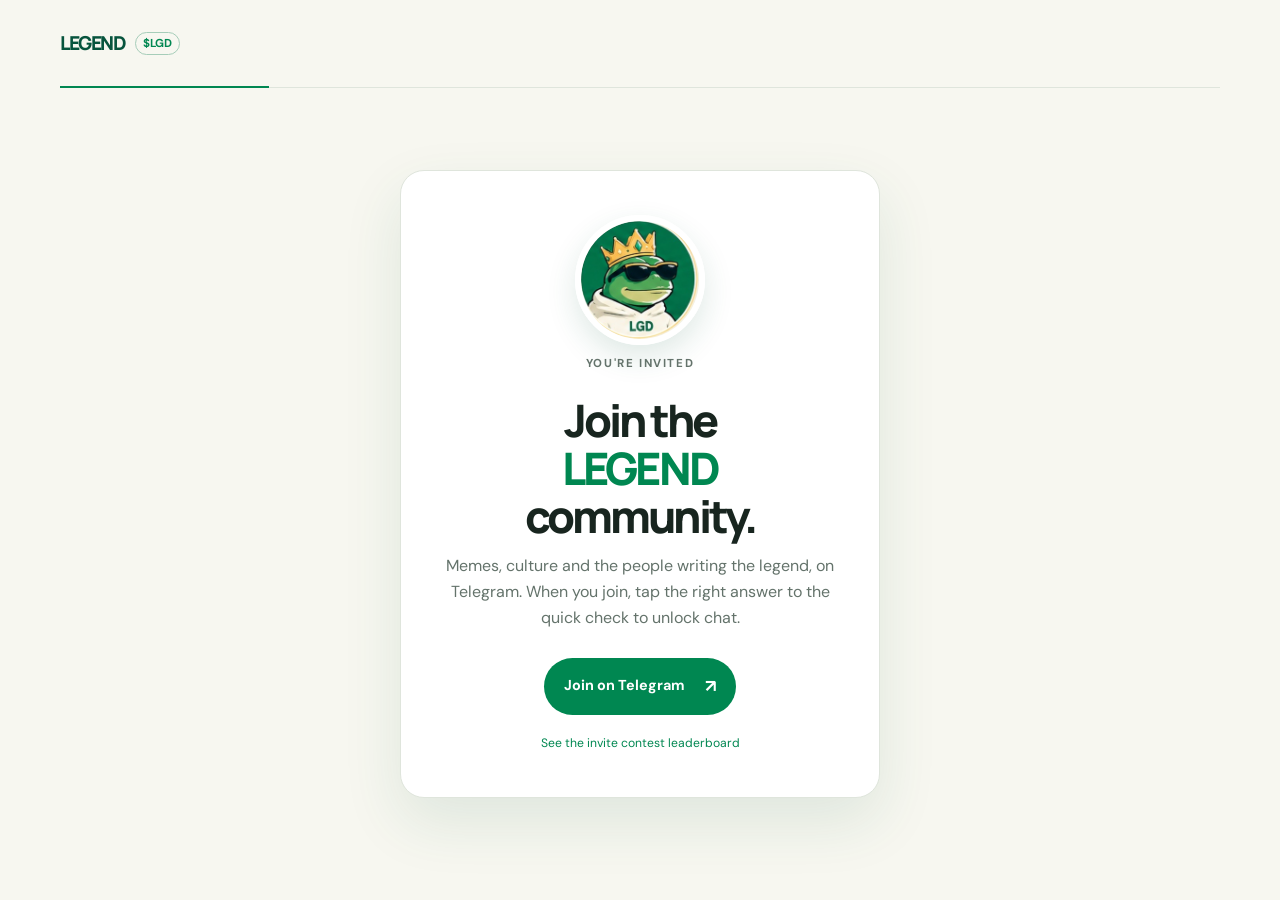
==== ref.html @ 4f4e520f "Add files via upload" ====
<!doctype html>
<html lang="en"><head><meta charset="utf-8"><meta name="viewport" content="width=device-width,initial-scale=1"><meta name="theme-color" content="#f7f7f0"><meta property="og:title" content="You're invited to LEGEND ($LGD)"><meta property="og:description" content="Join the LEGEND community on Telegram."><meta property="og:image" content="/assets/brand/legend-header-refined.jpg"><title>Join LEGEND ($LGD)</title><link rel="icon" href="/assets/brand/legend-pfp-refined.jpg"><link rel="stylesheet" href="/styles.css"><link rel="stylesheet" href="/contest.css"></head>
<body>
<header class="nav wrap"><a class="wordmark" href="/" aria-label="Legend home">LEGEND<span>$LGD</span></a></header>
<main class="lgd-invite wrap">
  <div class="lgd-invite-card">
    <img src="/assets/brand/legend-pfp-refined.jpg" alt="LEGEND crowned mascot">
    <p class="eyebrow" id="lgd-inviter">YOU'RE INVITED</p>
    <h1>Join the<br><em>LEGEND</em> community.</h1>
    <p>Memes, culture and the people writing the legend, on Telegram. When you join, tap the right answer to the quick check to unlock chat.</p>
    <a id="lgd-join" class="button primary" href="https://t.me/the_legend_mm" rel="noopener noreferrer">Join on Telegram <span>↗</span></a>
    <p class="small-note"><a class="text-link" href="/#contest">See the invite contest leaderboard</a></p>
  </div>
</main>
<script>
(async function () {
  // Accepts /ref?alice, /ref?u=alice and /ref/alice.
  const params = new URLSearchParams(location.search);
  const bare = location.search.slice(1).split("&")[0];
  const fromPath = location.pathname.replace(/^\/ref\/?/, "").replace(/\.html$/, "");
  const slug = decodeURIComponent(params.get("u") || params.get("ref") || (bare.includes("=") ? "" : bare) || fromPath || "");
  if (!slug) return;
  try {
    const res = await fetch("/api/ref/resolve?slug=" + encodeURIComponent(slug));
    const data = await res.json();
    if (data.invite_link) document.getElementById("lgd-join").href = data.invite_link;
    if (data.found) document.getElementById("lgd-inviter").textContent = (data.name + " invited you").toUpperCase();
  } catch (error) {
    console.error("Invite lookup failed:", error);
  }
})();
</script>
</body></html>
---- styles.css ----
@import url('https://fonts.googleapis.com/css2?family=DM+Sans:wght@400;500;600;700&family=Manrope:wght@400;500;600;700;800&display=swap');
:root{--paper:#f7f7f0;--white:#fff;--green:#008751;--deep:#07543d;--sky:#dff3fb;--gold:#d6a84f;--ink:#18251f;--muted:#64736b;--line:#dfe5dc;--radius:24px}*{box-sizing:border-box}html{scroll-behavior:smooth;scroll-padding-top:24px}body{margin:0;background:var(--paper);color:var(--ink);font-family:'DM Sans',sans-serif;line-height:1.65}a{color:inherit;text-decoration:none}.wrap{width:min(1160px,calc(100% - 44px));margin-inline:auto}.nav{height:88px;display:flex;align-items:center;justify-content:space-between;border-bottom:1px solid var(--line)}.wordmark{font-family:Manrope,sans-serif;font-size:1.2rem;letter-spacing:-.06em;font-weight:800;color:var(--deep);display:flex;gap:9px;align-items:center}.wordmark span{font:700 .72rem 'DM Sans',sans-serif;letter-spacing:0;color:var(--green);border:1px solid #a6cdb9;border-radius:99px;padding:3px 7px}nav{display:flex;align-items:center;gap:25px;font-size:.85rem;font-weight:600}nav a:not(.nav-cta){color:#4d5b53}nav a:hover{color:var(--green)}.nav-cta{background:var(--green);color:#fff;padding:11px 17px;border-radius:99px}.menu{display:none}.hero{min-height:620px;display:grid;grid-template-columns:1.08fr .92fr;align-items:center;gap:45px;padding-top:54px;padding-bottom:70px}.eyebrow{font-size:.72rem;font-weight:700;letter-spacing:.14em;color:var(--green);margin:0 0 23px}.dot{display:inline-block;width:8px;height:8px;background:var(--green);border-radius:50%;margin-right:8px}h1,h2,h3,p{margin-top:0}h1,h2{font-family:Manrope,sans-serif;letter-spacing:-.065em;line-height:1.08;font-weight:800}h1{font-size:clamp(3.1rem,6vw,5.4rem);margin-bottom:24px}h1 em,h2 em,.manifesto-line em{font-style:normal;color:var(--green)}.lead{max-width:510px;color:#56645c;font-size:1.12rem;line-height:1.8}.actions{display:flex;gap:12px;flex-wrap:wrap;margin:30px 0 18px}.button{display:inline-flex;align-items:center;gap:20px;padding:14px 20px;border-radius:99px;font-size:.9rem;font-weight:700;transition:transform .2s}.button:hover{transform:translateY(-2px)}.primary{background:var(--green);color:#fff}.primary span{font-size:1.1rem}.secondary{border:1px solid #cbd7ce;background:#fff}.small-note{font-size:.76rem;color:#7a867e}.hero-art{position:relative;min-height:460px;display:grid;place-items:center;border-radius:34px;background:linear-gradient(145deg,#e4f5fa 0%,#f1f4e8 58%,#e2f1e6 100%);overflow:hidden}.hero-art img{position:relative;z-index:1;width:min(78%,360px);aspect-ratio:1;object-fit:cover;border-radius:50%;border:7px solid #fff;box-shadow:0 24px 60px #1b61451c}.sun{position:absolute;width:300px;height:300px;border-radius:50%;background:#f0dca4;top:55px;right:24px;opacity:.8}.art-tag{position:absolute;top:28px;left:28px;font-size:.65rem;line-height:1.5;letter-spacing:.12em;font-weight:700;color:var(--deep)}.ticker-pill{position:absolute;bottom:24px;left:50%;transform:translateX(-50%);background:white;padding:10px 18px;border-radius:99px;box-shadow:0 8px 25px #164f3212;font-size:.75rem;letter-spacing:.08em;white-space:nowrap}.ticker-pill b{color:var(--green);margin-left:8px}.ticker-strip{background:var(--deep);color:white}.strip-inner{display:flex;justify-content:space-between;gap:20px;align-items:center;padding:16px 0;font-size:.68rem;font-weight:700;letter-spacing:.13em}.strip-inner b{color:#9bd7b7}.section{padding-top:108px;padding-bottom:108px}.mission{background:#fff;border-bottom:1px solid var(--line)}.mission-grid{display:grid;grid-template-columns:.95fr 1.05fr;gap:90px}.mission h2,.story h2,.section-head h2,.community h2,.token h2,.faq h2{font-size:clamp(2.7rem,4.6vw,4.2rem);margin-bottom:0}.mission-copy>p{color:#59675f}.mission-copy .mission-lead{font-size:1.35rem;line-height:1.55;color:var(--deep);font-weight:600}.mission-signature{border-top:1px solid var(--line);margin-top:32px;padding-top:22px;letter-spacing:.13em;font-size:.75rem;color:var(--muted)}.mission-signature strong{color:var(--green)}.story{display:grid;grid-template-columns:.8fr 1.2fr;gap:80px}.section-intro{color:var(--muted);max-width:310px;margin-top:25px}.story-text>p{color:#59675f;max-width:680px}.values{display:grid;grid-template-columns:repeat(3,1fr);gap:22px;margin-top:38px}.values article{border-top:1px solid #cbd8cd;padding-top:15px}.values article span,.principle-grid article span{font-size:.72rem;color:var(--green);font-weight:800}.values h3,.principle-grid h3{font-size:.95rem;margin:13px 0 8px}.values p,.principle-grid p{font-size:.83rem;color:var(--muted);margin:0}.principles{background:#eef4e9}.section-head{display:flex;align-items:end;justify-content:space-between;gap:35px;margin-bottom:35px}.section-head .eyebrow{margin-bottom:18px}.section-head>p{max-width:320px;color:var(--muted);font-size:.9rem}.principle-grid{display:grid;grid-template-columns:repeat(4,1fr);gap:18px}.principle-grid article{background:#fff;border:1px solid #e1e8de;border-radius:18px;padding:25px;min-height:190px}.memes-section{background:#fff;padding:100px 0}.meme-grid{display:grid;grid-template-columns:repeat(4,1fr);gap:16px}.meme-card{border:1px solid #e4e8df;background:var(--paper);border-radius:14px;overflow:hidden;transition:transform .2s,box-shadow .2s}.meme-card:hover{transform:translateY(-4px);box-shadow:0 14px 30px #153e2710}.meme-card img{display:block;width:100%;aspect-ratio:.84;object-fit:cover}.meme-caption{padding:10px 13px;display:flex;justify-content:space-between;align-items:center;font-size:.72rem;font-weight:700}.meme-caption span{color:var(--green)}.manifesto{background:var(--deep);color:white;text-align:center}.manifesto .eyebrow{color:#a9dfbf}.manifesto-line{font:800 clamp(2.3rem,5vw,4.5rem)/1.14 Manrope,sans-serif;letter-spacing:-.06em;margin:0 auto 24px}.manifesto-line em{color:#a9dfbf}.manifesto-inner>p:not(.eyebrow):not(.manifesto-line){color:#d5e6dc}.manifesto .secondary{margin-top:14px}.community-card{display:grid;grid-template-columns:1fr 260px;align-items:center;gap:40px;padding:55px 65px;background:var(--sky);border-radius:var(--radius);position:relative;overflow:hidden}.community-card p:not(.eyebrow){max-width:440px;color:#536d70;margin:20px 0 26px}.community-note{margin-bottom:0!important;margin-top:16px!important}.community-stamp{width:200px;height:200px;border:2px solid var(--green);border-radius:50%;display:grid;place-content:center;text-align:center;color:var(--green);font-family:Manrope,sans-serif;font-size:3.5rem;font-weight:800;line-height:1;transform:rotate(9deg);background:#ffffff8c}.community-stamp span{font:700 .48rem 'DM Sans',sans-serif;letter-spacing:.08em;margin-top:12px}.token{display:grid;grid-template-columns:1fr 1fr;gap:75px}.token-intro{max-width:440px;color:var(--muted);margin-top:22px}.token-badge{font-size:.67rem;letter-spacing:.07em;font-weight:800;color:var(--deep);border-left:3px solid var(--gold);padding:10px 14px;background:#f0eddf;max-width:380px}.token-panel{background:#fff;border:1px solid var(--line);border-radius:18px;padding:24px}.token-panel>div{display:flex;justify-content:space-between;gap:15px;padding:15px 0;border-bottom:1px solid #edf0e9;font-size:.84rem}.token-panel>div span{color:var(--muted)}.token-panel>div strong{text-align:right}.disclaimer{font-size:.72rem;color:#778279;margin:22px 0 0}.faq{background:#fff}.faq-grid{display:grid;grid-template-columns:.8fr 1.2fr;gap:80px}.faq-list details{border-bottom:1px solid var(--line);padding:20px 0}.faq-list summary{cursor:pointer;font-weight:700;list-style:none;display:flex;justify-content:space-between;gap:20px}.faq-list summary:after{content:'+';color:var(--green);font-size:1.3rem;line-height:1}.faq-list details[open] summary:after{content:'−'}.faq-list details p{color:var(--muted);margin:14px 0 0;max-width:620px}.footer{border-top:1px solid var(--line)}.footer-inner{min-height:100px;display:flex;align-items:center;justify-content:space-between;gap:20px}.footer p,.footer-inner>a:last-child{font-size:.8rem;color:var(--muted);margin:0}.footer-inner>a:last-child{font-weight:700}.footer-inner>a:last-child:hover{color:var(--green)}.footer-bottom{display:flex;justify-content:space-between;padding:0 0 24px;font-size:.65rem;letter-spacing:.08em;color:#879187}
@media(max-width:850px){nav{gap:14px}.hero{grid-template-columns:1fr;gap:30px;padding-top:65px}.hero-art{min-height:390px}.story,.token,.mission-grid,.faq-grid{grid-template-columns:1fr;gap:35px}.meme-grid{grid-template-columns:repeat(3,1fr)}.principle-grid{grid-template-columns:repeat(2,1fr)}.community-card{padding:40px;grid-template-columns:1fr 170px}.community-stamp{width:155px;height:155px;font-size:2.7rem}.section{padding-top:80px;padding-bottom:80px}}
@media(max-width:600px){.wrap{width:min(100% - 30px,1160px)}.nav{height:72px}.menu{display:block;border:1px solid var(--line);background:white;border-radius:99px;padding:8px 13px;font:600 .8rem 'DM Sans';color:var(--ink)}nav{display:none;position:absolute;z-index:5;top:70px;left:15px;right:15px;padding:18px;background:white;border:1px solid var(--line);border-radius:16px;box-shadow:0 12px 25px #0000000b;align-items:stretch;gap:16px}nav.open{display:flex;flex-direction:column}.hero{padding-top:48px;padding-bottom:50px;min-height:auto}h1{font-size:clamp(2.8rem,13vw,4rem)}.hero-art{min-height:320px}.hero-art img{width:75%}.sun{width:230px;height:230px}.strip-inner{justify-content:center;flex-wrap:wrap;font-size:.57rem;gap:10px}.section-head{display:block}.section-head>p{margin-top:20px}.meme-grid{grid-template-columns:repeat(2,1fr);gap:10px}.meme-caption{font-size:.65rem;padding:9px}.community-card{grid-template-columns:1fr;padding:30px;gap:25px}.community-stamp{width:115px;height:115px;font-size:2.1rem;justify-self:end}.community-stamp span{font-size:.38rem}.values{grid-template-columns:1fr;gap:18px}.principle-grid{grid-template-columns:1fr}.footer-inner{padding:22px 0;flex-wrap:wrap}.footer p{order:3;width:100%}.footer-bottom{gap:12px;flex-wrap:wrap}.token-panel{padding:17px}.token-panel>div{font-size:.75rem}.section{padding-top:65px;padding-bottom:65px}.mission h2,.story h2,.section-head h2,.community h2,.token h2,.faq h2{font-size:2.7rem}}

/* Refined interaction layer: generous rhythm, layered transitions, and a more expressive mascot */
:root{--section-space:clamp(78px,9vw,132px)}
.section{padding-top:var(--section-space);padding-bottom:var(--section-space);position:relative;scroll-margin-top:20px}
section[id]{scroll-margin-top:28px}
.nav{position:relative;z-index:20}
.nav:after{content:"";position:absolute;bottom:-1px;left:0;width:18%;height:2px;background:var(--green);transition:width .35s ease}
.nav:hover:after{width:100%}
.hero{padding-top:clamp(64px,8vw,104px);padding-bottom:clamp(70px,8vw,110px);gap:clamp(40px,6vw,84px)}
.hero-copy{position:relative;z-index:2}
.hero h1{max-width:680px}
.hero-art{isolation:isolate;min-height:clamp(430px,43vw,550px);border:1px solid #dce9dc;background:radial-gradient(circle at 50% 42%,#fff 0 17%,transparent 17.3%),linear-gradient(135deg,#e5f5f9 0%,#f7f7ed 48%,#dceddf 100%);box-shadow:0 25px 70px #164a2810;transition:transform .5s cubic-bezier(.2,.8,.2,1),box-shadow .5s}
.hero-art:hover{transform:translateY(-5px);box-shadow:0 32px 80px #164a2819}
.hero-art:before{content:"";position:absolute;inset:18px;border:1px solid #ffffffa8;border-radius:25px;pointer-events:none;z-index:0}
.hero-art .sun{width:clamp(240px,25vw,330px);height:clamp(240px,25vw,330px);top:50%;right:auto;left:50%;transform:translate(-50%,-53%);background:#f1dba0;opacity:.65}
.hero-mascot{width:min(73%,360px)!important;position:relative;z-index:3!important;border:8px solid white!important;box-shadow:0 25px 65px #184c2a24!important;transition:transform .55s cubic-bezier(.2,.8,.2,1);animation:mascot-float 6s ease-in-out infinite}
.hero-art:hover .hero-mascot{transform:translateY(-7px) rotate(-2deg)}
.orbit{position:absolute;left:50%;top:49%;border:1px solid #00875126;border-radius:50%;transform:translate(-50%,-50%) rotate(-18deg);pointer-events:none}
.orbit-one{width:88%;height:68%;z-index:1}.orbit-two{width:98%;height:80%;transform:translate(-50%,-50%) rotate(28deg);border-style:dashed;z-index:1}
.hero-index{position:absolute;right:28px;top:27px;z-index:4;color:#617c6c;font-size:.64rem;letter-spacing:.15em;font-weight:800}
.mascot-caption{position:absolute;left:27px;bottom:28px;z-index:5;display:flex;align-items:center;gap:10px;background:#ffffffdf;backdrop-filter:blur(12px);padding:11px 15px;border:1px solid #fff;border-radius:15px;box-shadow:0 8px 25px #184c2a10}
.caption-dot{width:9px;height:9px;border-radius:50%;background:var(--green);box-shadow:0 0 0 5px #00875116}
.mascot-caption strong,.mascot-caption small{display:block}.mascot-caption strong{font-size:.66rem;letter-spacing:.09em}.mascot-caption small{font-size:.68rem;color:var(--muted);margin-top:2px}
.float-sticker{position:absolute;z-index:4;background:var(--green);color:white;font-size:.58rem;letter-spacing:.1em;font-weight:800;padding:9px 12px;border-radius:7px;box-shadow:0 7px 18px #07543d1c}
.sticker-top{top:25%;right:7%;transform:rotate(7deg)}.sticker-bottom{bottom:22%;right:7%;background:#fff;color:var(--deep);border:1px solid #d5e6d7;transform:rotate(-7deg)}
.ticker-pill{z-index:5;bottom:27px;left:auto;right:27px;transform:none;border:1px solid #e6eee6;box-shadow:0 10px 28px #164f3215}
.strip-inner{min-height:62px;overflow:hidden;white-space:nowrap}
.strip-inner span{transition:color .2s}.strip-inner span:hover{color:#a9dfbf}
.mission{background:linear-gradient(180deg,#fff 0%,#fbfcf8 100%)}
.mission-grid{gap:clamp(45px,8vw,120px)}
.mission h2,.story h2,.section-head h2,.community h2,.token h2,.faq h2{max-width:750px}
.mission-copy{padding-top:8px}
.mission-signature{display:inline-block;min-width:min(100%,350px)}
.story{gap:clamp(40px,8vw,115px)}
.story>div:first-child{position:relative}.story>div:first-child:after{content:"";display:block;width:62px;height:4px;background:var(--gold);margin-top:28px;border-radius:4px}
.values article{transition:transform .25s ease,border-color .25s ease}.values article:hover{transform:translateY(-4px);border-color:var(--green)}
.principles{background:linear-gradient(135deg,#edf4e9,#f5f6ec 60%,#e6f3f6)}
.principle-grid article{position:relative;overflow:hidden;transition:transform .25s ease,box-shadow .25s ease,border-color .25s ease}.principle-grid article:after{content:"";position:absolute;left:0;bottom:0;width:0;height:3px;background:var(--green);transition:width .3s ease}.principle-grid article:hover{transform:translateY(-5px);box-shadow:0 15px 32px #214a2810;border-color:#b8d4bd}.principle-grid article:hover:after{width:100%}
.memes-section{background:#fff;position:relative}.meme-card{cursor:pointer;text-align:left;display:block;width:100%;padding:0;color:inherit;font:inherit}.meme-card img{transition:transform .45s cubic-bezier(.2,.8,.2,1);background:#f0f2eb}.meme-card:hover img{transform:scale(1.035)}.meme-caption{position:relative;background:#f7f7f0}.meme-caption span{transition:letter-spacing .2s}.meme-card:hover .meme-caption span{letter-spacing:.04em}
.manifesto{overflow:hidden;background:radial-gradient(ellipse at 50% 0%,#167755 0%,var(--deep) 58%)}.manifesto:before,.manifesto:after{content:"";position:absolute;width:380px;height:380px;border:1px solid #ffffff12;border-radius:50%;pointer-events:none}.manifesto:before{left:-190px;top:-140px}.manifesto:after{right:-190px;bottom:-200px}.manifesto-inner{position:relative;z-index:1}.manifesto-line{max-width:1000px}
.community-card{padding:clamp(32px,5.5vw,70px);background:linear-gradient(125deg,#e1f4f8 0%,#edf5e7 100%);border:1px solid #d8e8df;box-shadow:0 20px 55px #174c2b0b}.community-card:after{content:"";position:absolute;width:300px;height:300px;border:1px solid #00875120;border-radius:50%;right:65px;top:-150px;pointer-events:none}.community-stamp{position:relative;z-index:1;box-shadow:0 10px 30px #07543d0c;transition:transform .35s ease}.community-card:hover .community-stamp{transform:rotate(0deg) scale(1.04)}
.token{gap:clamp(35px,7vw,100px)}.chain-callout{display:flex;align-items:center;gap:13px;max-width:420px;margin:26px 0 20px;padding:15px;background:#fff;border:1px solid var(--line);border-radius:15px;transition:border-color .2s,transform .2s}.chain-callout:hover{border-color:#a7cdb5;transform:translateY(-2px)}.chain-mark{width:38px;height:38px;border-radius:12px;background:var(--green);color:#fff;display:grid;place-items:center;font:800 1.1rem Manrope,sans-serif}.chain-callout>span:nth-child(2){flex:1}.chain-callout strong,.chain-callout small{display:block}.chain-callout strong{font-size:.85rem}.chain-callout small{font-size:.72rem;color:var(--muted);margin-top:2px}.chain-callout>a{font-size:1.1rem;color:var(--green)}.token-panel{box-shadow:0 20px 60px #214a2809;padding:clamp(20px,3vw,32px)}.token-panel>div{align-items:center}.copy-row{display:flex;align-items:center;gap:10px}.copy-button{border:1px solid #cbdccf;background:#f5faf4;color:var(--deep);border-radius:7px;padding:5px 8px;font:700 .65rem 'DM Sans',sans-serif;cursor:pointer}.copy-button:hover{background:#e5f4e8}.text-link{color:var(--green)}.text-link:hover{text-decoration:underline}
.faq{background:linear-gradient(180deg,#fff,#f8faf5)}.faq-list details{transition:padding .2s}.faq-list details[open]{padding-bottom:24px}.faq-list summary:focus-visible,.button:focus-visible,a:focus-visible,button:focus-visible{outline:3px solid #6ec4ef;outline-offset:4px}
.footer-inner{min-height:115px}.footer-bottom{border-top:1px solid #e9ede5;padding-top:18px}.lightbox{position:fixed;inset:0;z-index:100;display:none;align-items:center;justify-content:center;padding:28px;background:#f7f7f0f2;backdrop-filter:blur(14px)}.lightbox.open{display:flex;animation:fade-in .2s ease}.lightbox figure{margin:0;max-width:min(75vw,720px);max-height:86vh;text-align:center}.lightbox figure img{display:block;max-height:75vh;max-width:100%;object-fit:contain;border-radius:14px;box-shadow:0 20px 70px #1b3b251f}.lightbox figcaption{font-size:.78rem;font-weight:800;letter-spacing:.12em;margin-top:15px;color:var(--deep)}.lightbox button{position:absolute;border:1px solid #dce5db;background:white;color:var(--deep);border-radius:50%;width:45px;height:45px;font-size:1.3rem;cursor:pointer;box-shadow:0 5px 20px #183c2410}.lightbox button:hover{background:var(--green);color:#fff}.lightbox-close{top:24px;right:24px}.lightbox-prev{left:24px;top:50%;transform:translateY(-50%)}.lightbox-next{right:24px;top:50%;transform:translateY(-50%)}
.reveal{opacity:0;transform:translateY(22px);transition:opacity .65s ease,transform .65s cubic-bezier(.2,.8,.2,1)}.reveal.is-visible{opacity:1;transform:translateY(0)}
@keyframes mascot-float{0%,100%{translate:0 0}50%{translate:0 -8px}}@keyframes fade-in{from{opacity:0}to{opacity:1}}
@media(prefers-reduced-motion:reduce){html{scroll-behavior:auto}*,*:before,*:after{animation-duration:.01ms!important;animation-iteration-count:1!important;transition-duration:.01ms!important}.reveal{opacity:1;transform:none}}
@media(max-width:850px){.hero-art{min-height:450px}.hero-art .sun{width:260px;height:260px}.hero-mascot{width:min(70%,340px)!important}.ticker-pill{bottom:20px;right:20px}.mascot-caption{bottom:20px;left:20px}.sticker-top{top:22%;right:5%}.sticker-bottom{bottom:22%;right:5%}}
@media(max-width:600px){.hero-art{min-height:360px;border-radius:25px}.hero-art:before{inset:10px;border-radius:18px}.hero-art .sun{width:220px;height:220px}.hero-mascot{width:min(68%,260px)!important;border-width:6px!important}.hero-index{top:20px;right:20px;font-size:.55rem}.art-tag{left:20px;top:20px;font-size:.55rem}.mascot-caption{left:16px;bottom:16px;padding:8px 10px}.mascot-caption strong{font-size:.56rem}.mascot-caption small{font-size:.59rem}.ticker-pill{right:16px;bottom:16px;padding:8px 12px;font-size:.65rem}.float-sticker{font-size:.47rem;padding:7px 8px}.sticker-top{top:23%;right:4%}.sticker-bottom{bottom:23%;right:4%}.orbit-one{width:92%;height:66%}.orbit-two{width:100%;height:76%}.lightbox{padding:18px}.lightbox figure{max-width:88vw}.lightbox figure img{max-height:72vh}.lightbox button{width:38px;height:38px;font-size:1rem}.lightbox-prev{left:10px;top:auto;bottom:18px;transform:none}.lightbox-next{right:10px;top:auto;bottom:18px;transform:none}.lightbox-close{top:14px;right:14px}.copy-row{flex-wrap:wrap;justify-content:flex-end}.chain-callout{padding:12px}}

/* ==========================================
   LEGEND COMMUNITY + MARKET ADDITIONS
   All classes are prefixed with lgd-.
   ========================================== */

.lgd-socials {
  display: grid;
  grid-template-columns: repeat(2, minmax(0, 1fr));
  gap: 12px;
  margin-top: 24px;
  position: relative;
  z-index: 2;
}

.lgd-social-btn {
  display: flex;
  align-items: center;
  gap: 11px;
  min-width: 0;
  padding: 14px;
  border: 1px solid #d8e5da;
  border-radius: 15px;
  background: #ffffffd9;
  color: var(--deep);
  transition:
    transform 0.2s ease,
    border-color 0.2s ease,
    box-shadow 0.2s ease;
}

.lgd-social-btn:hover {
  transform: translateY(-3px);
  border-color: #a6cdb9;
  box-shadow: 0 10px 25px #164f320d;
}

.lgd-social-btn > span:nth-child(2) {
  flex: 1;
  min-width: 0;
}

.lgd-social-icon {
  display: grid;
  place-items: center;
  width: 36px;
  height: 36px;
  flex: 0 0 36px;
  border-radius: 11px;
  background: #eaf4ec;
  color: var(--green);
  font-size: 1.1rem;
  font-weight: 800;
}

.lgd-social-btn strong,
.lgd-social-btn small {
  display: block;
}

.lgd-social-btn strong {
  font-size: 0.78rem;
  line-height: 1.4;
}

.lgd-social-btn small {
  margin-top: 3px;
  color: var(--muted);
  font-size: 0.68rem;
}

.lgd-arrow {
  color: var(--green);
  font-weight: 800;
}

.lgd-ca-row {
  padding: 17px 0;
  border-bottom: 1px solid var(--line);
}

.lgd-ca-heading {
  display: flex;
  align-items: center;
  justify-content: space-between;
  flex-wrap: wrap;
  gap: 8px;
  margin-bottom: 12px;
}

.lgd-ca-heading > span:first-child {
  color: var(--muted);
  font-size: 0.78rem;
}

.lgd-network-tag {
  border: 1px solid #cce0d0;
  background: #f0f8f0;
  color: var(--deep);
  border-radius: 99px;
  padding: 4px 8px;
  font-size: 0.58rem;
  font-weight: 800;
  letter-spacing: 0.06em;
}

.lgd-ca-value {
  display: flex;
  align-items: center;
  justify-content: space-between;
  gap: 10px;
  margin-bottom: 10px;
}

.lgd-ca-value code {
  overflow-wrap: anywhere;
  color: var(--deep);
  font-size: 0.82rem;
}

.lgd-market-card {
  margin-top: 24px;
  padding: clamp(18px, 3vw, 27px);
  border: 1px solid #d7e5d8;
  border-radius: 20px;
  background:
    radial-gradient(circle at 100% 0%, #e4f5e9 0, transparent 45%),
    linear-gradient(145deg, #ffffff, #f6faf3);
  box-shadow: 0 16px 38px #214a280a;
  min-width: 0;
}

.lgd-market-top {
  display: flex;
  align-items: flex-start;
  justify-content: space-between;
  gap: 12px;
}

.lgd-market-label {
  display: block;
  margin-bottom: 6px;
  color: var(--muted);
  font-size: 0.62rem;
  font-weight: 800;
  letter-spacing: 0.12em;
}

.lgd-market-top h3 {
  margin: 0;
  color: var(--deep);
  font-family: Manrope, sans-serif;
  font-size: 1.1rem;
  letter-spacing: -0.04em;
}

.lgd-market-top h3 span {
  color: var(--green);
}

.lgd-live-indicator {
  display: inline-flex;
  align-items: center;
  gap: 6px;
  white-space: nowrap;
  color: var(--muted);
  font-size: 0.56rem;
  font-weight: 800;
  letter-spacing: 0.07em;
}

.lgd-live-indicator > span {
  width: 7px;
  height: 7px;
  border-radius: 50%;
  background: var(--green);
}

.lgd-price {
  margin: 22px 0 24px;
  color: var(--deep);
  font-family: Manrope, sans-serif;
  font-size: clamp(2rem, 5vw, 3rem);
  font-weight: 800;
  letter-spacing: -0.06em;
  line-height: 1.1;
  overflow-wrap: anywhere;
}

.lgd-market-stats {
  display: grid;
  grid-template-columns: repeat(3, minmax(0, 1fr));
  gap: 12px;
  padding: 17px 0;
  border-top: 1px solid #dfe8df;
  border-bottom: 1px solid #dfe8df;
}

.lgd-market-stats > div {
  min-width: 0;
}

.lgd-market-stats span {
  display: block;
  margin-bottom: 6px;
  color: var(--muted);
  font-size: 0.57rem;
  font-weight: 800;
  letter-spacing: 0.06em;
}

.lgd-market-stats strong {
  display: block;
  color: var(--deep);
  font-size: 0.85rem;
  overflow-wrap: anywhere;
}

.lgd-market-stats .lgd-positive {
  color: #008751;
}

.lgd-market-stats .lgd-negative {
  color: #c04444;
}

.lgd-market-status {
  margin: 14px 0 10px;
  color: var(--muted);
  font-size: 0.72rem;
  line-height: 1.6;
  overflow-wrap: anywhere;
}

.lgd-chart-link {
  display: inline-flex;
  align-items: center;
  gap: 8px;
  color: var(--green);
  font-size: 0.78rem;
  font-weight: 800;
}

.lgd-chart-link:hover {
  text-decoration: underline;
}

@media (max-width: 600px) {
  .lgd-socials {
    grid-template-columns: 1fr;
  }

  .lgd-market-stats {
    gap: 8px;
  }

  .lgd-market-stats span {
    font-size: 0.52rem;
  }

  .lgd-market-stats strong {
    font-size: 0.75rem;
  }

  .lgd-live-indicator {
    font-size: 0.5rem;
  }

  .lgd-ca-value {
    align-items: flex-start;
    flex-wrap: wrap;
  }
}



/* =========================================
   LEGEND MARKET CARD — LAYOUT FIX
   ========================================= */

.lgd-market-card {
  display: block !important;
  width: 100%;
  min-width: 0;
  padding: 24px !important;
  overflow: hidden;
  box-sizing: border-box;
}

.lgd-market-top {
  display: flex !important;
  align-items: flex-start;
  justify-content: space-between;
  flex-wrap: wrap;
  gap: 12px;
  width: 100%;
  margin-bottom: 22px;
}

.lgd-market-top > div {
  min-width: 0;
}

.lgd-market-top h3 {
  margin: 8px 0 0;
  font-size: 1.35rem;
  line-height: 1.3;
}

.lgd-market-label {
  display: block;
  font-size: 0.68rem;
  line-height: 1.5;
  letter-spacing: 0.1em;
}

.lgd-live-indicator {
  display: inline-flex;
  align-items: center;
  gap: 7px;
  flex-shrink: 0;
  font-size: 0.65rem;
  white-space: nowrap;
}

.lgd-price {
  display: block;
  width: 100%;
  margin: 0 0 24px;
  font-size: clamp(2rem, 4vw, 2.8rem);
  line-height: 1.15;
  font-weight: 800;
  overflow-wrap: anywhere;
}

.lgd-market-stats {
  display: grid !important;
  grid-template-columns: repeat(3, minmax(0, 1fr));
  gap: 12px;
  width: 100%;
  margin: 0;
}

.lgd-market-stats > div {
  display: flex;
  flex-direction: column;
  align-items: flex-start;
  gap: 8px;
  min-width: 0;
  padding: 14px 10px;
  border: 1px solid #dfe8df;
  border-radius: 12px;
  background: #ffffffa8;
}

.lgd-market-stats > div > span {
  font-size: 0.62rem;
  line-height: 1.5;
  letter-spacing: 0.04em;
  overflow-wrap: anywhere;
}

.lgd-market-stats > div > strong {
  display: block;
  max-width: 100%;
  font-size: clamp(0.85rem, 1.4vw, 1.05rem);
  line-height: 1.4;
  overflow-wrap: anywhere;
}

.lgd-market-status {
  display: block;
  width: 100%;
  margin: 20px 0 12px;
  font-size: 0.8rem;
  line-height: 1.7;
  overflow-wrap: anywhere;
}

.lgd-chart-link {
  display: inline-block;
  max-width: 100%;
  margin-top: 4px;
  line-height: 1.6;
  overflow-wrap: anywhere;
}

@media (max-width: 600px) {
  .lgd-market-card {
    padding: 18px !important;
  }

  .lgd-market-top {
    gap: 10px;
  }

  .lgd-market-stats {
    grid-template-columns: 1fr;
    gap: 10px;
  }

  .lgd-market-stats > div {
    flex-direction: row;
    align-items: center;
    justify-content: space-between;
    gap: 12px;
    padding: 12px;
  }

  .lgd-market-stats > div > strong {
    text-align: right;
  }
}
---- contest.css ----
/* ==========================================
   LEGEND INVITE CONTEST + REF LANDING PAGE
   All classes are prefixed with lgd-.
   ========================================== */

.lgd-contest {
  background: #eef4e9;
}

.lgd-contest-grid {
  display: grid;
  grid-template-columns: 0.9fr 1.1fr;
  gap: 22px;
  align-items: start;
}

.lgd-ref-panel,
.lgd-board {
  background: #fff;
  border: 1px solid var(--line);
  border-radius: 20px;
  padding: clamp(18px, 3vw, 28px);
  min-width: 0;
}

.lgd-steps {
  list-style: none;
  margin: 0 0 24px;
  padding: 0;
  display: grid;
  gap: 16px;
}

.lgd-steps li {
  display: flex;
  gap: 14px;
  align-items: flex-start;
}

.lgd-steps li > span {
  flex: none;
  width: 30px;
  height: 30px;
  display: grid;
  place-items: center;
  border-radius: 50%;
  background: var(--green);
  color: #fff;
  font-weight: 800;
  font-size: 0.8rem;
}

.lgd-steps strong,
.lgd-steps small {
  display: block;
}

.lgd-steps strong {
  font-size: 0.92rem;
}

.lgd-steps small {
  color: var(--muted);
  font-size: 0.8rem;
  line-height: 1.5;
}

.lgd-ref-login {
  display: flex;
  flex-wrap: wrap;
  gap: 12px;
  align-items: center;
}

.lgd-ref-login[hidden],
.lgd-ref-me[hidden] {
  display: none;
}

.lgd-ref-hello {
  margin-bottom: 10px;
  font-size: 0.86rem;
  color: var(--muted);
}

.lgd-ref-hello strong {
  color: var(--ink);
}

.lgd-ref-link {
  display: flex;
  align-items: center;
  justify-content: space-between;
  gap: 10px;
  padding: 12px 14px;
  border: 1px dashed #a6cdb9;
  border-radius: 14px;
  background: #f6faf3;
}

.lgd-ref-link code {
  overflow-wrap: anywhere;
  color: var(--deep);
  font-size: 0.85rem;
  font-weight: 700;
}

.lgd-share {
  display: flex;
  flex-wrap: wrap;
  gap: 16px;
  margin: 12px 0 18px;
  font-size: 0.82rem;
  font-weight: 700;
}

.lgd-share a {
  color: var(--green);
}

.lgd-me-stats {
  display: grid;
  grid-template-columns: repeat(4, 1fr);
  gap: 8px;
}

.lgd-me-stats > div {
  padding: 12px 10px;
  border-radius: 14px;
  background: #f3f7f0;
  text-align: center;
}

.lgd-me-stats span {
  display: block;
  color: var(--muted);
  font-size: 0.58rem;
  font-weight: 800;
  letter-spacing: 0.12em;
}

.lgd-me-stats strong {
  font-family: Manrope, sans-serif;
  font-size: 1.35rem;
  color: var(--deep);
}

.lgd-logout {
  margin-top: 14px;
  border: 0;
  background: none;
  padding: 0;
  color: var(--muted);
  font: 600 0.78rem 'DM Sans', sans-serif;
  text-decoration: underline;
  cursor: pointer;
}

.lgd-ref-status {
  margin: 14px 0 0;
  font-size: 0.82rem;
  color: var(--muted);
}

.lgd-ref-status:empty {
  display: none;
}

.lgd-ref-status.lgd-error {
  color: #b3261e;
}

.lgd-board-head {
  display: flex;
  justify-content: space-between;
  align-items: baseline;
  gap: 12px;
  margin-bottom: 10px;
}

.lgd-board-head h3 {
  margin: 0;
  font-family: Manrope, sans-serif;
  font-size: 1.15rem;
}

.lgd-board-head span {
  color: var(--muted);
  font-size: 0.72rem;
}

.lgd-board table {
  width: 100%;
  border-collapse: collapse;
  font-size: 0.86rem;
}

.lgd-board th {
  text-align: left;
  color: var(--muted);
  font-size: 0.62rem;
  font-weight: 800;
  letter-spacing: 0.12em;
  padding: 8px 6px;
  border-bottom: 1px solid var(--line);
}

.lgd-board td {
  padding: 11px 6px;
  border-bottom: 1px solid #edf0e9;
  overflow-wrap: anywhere;
}

.lgd-board th:nth-child(n + 3),
.lgd-board td:nth-child(n + 3) {
  text-align: right;
}

.lgd-board td:first-child {
  font-weight: 800;
  color: var(--green);
  width: 40px;
}

.lgd-board td:last-child {
  font-weight: 800;
}

.lgd-board tr.lgd-me-row td {
  background: #e4f5e9;
}

.lgd-board .lgd-empty {
  text-align: center !important;
  color: var(--muted);
  padding: 26px 6px;
}

.lgd-board-note {
  margin: 14px 0 0;
  color: var(--muted);
  font-size: 0.74rem;
}

@media (max-width: 850px) {
  .lgd-contest-grid {
    grid-template-columns: 1fr;
  }
}

@media (max-width: 600px) {
  .lgd-me-stats {
    grid-template-columns: repeat(2, 1fr);
  }
}

/* ---------- Ref landing page ---------- */

.lgd-invite {
  min-height: calc(100vh - 88px);
  display: grid;
  place-items: center;
  padding: 40px 0 60px;
}

.lgd-invite-card {
  width: min(480px, 100%);
  text-align: center;
  background: #fff;
  border: 1px solid var(--line);
  border-radius: var(--radius);
  padding: clamp(26px, 6vw, 44px);
  box-shadow: 0 24px 60px #1b61451c;
}

.lgd-invite-card img {
  width: 130px;
  height: 130px;
  border-radius: 50%;
  border: 6px solid #fff;
  box-shadow: 0 12px 30px #1b614524;
  object-fit: cover;
}

.lgd-invite-card h1 {
  font-size: clamp(2rem, 8vw, 2.8rem);
  margin: 18px 0 12px;
}

.lgd-invite-card p {
  color: var(--muted);
}

.lgd-invite-card .button {
  margin-top: 10px;
  justify-content: center;
}

.lgd-invite-card .small-note {
  margin: 18px 0 0;
}
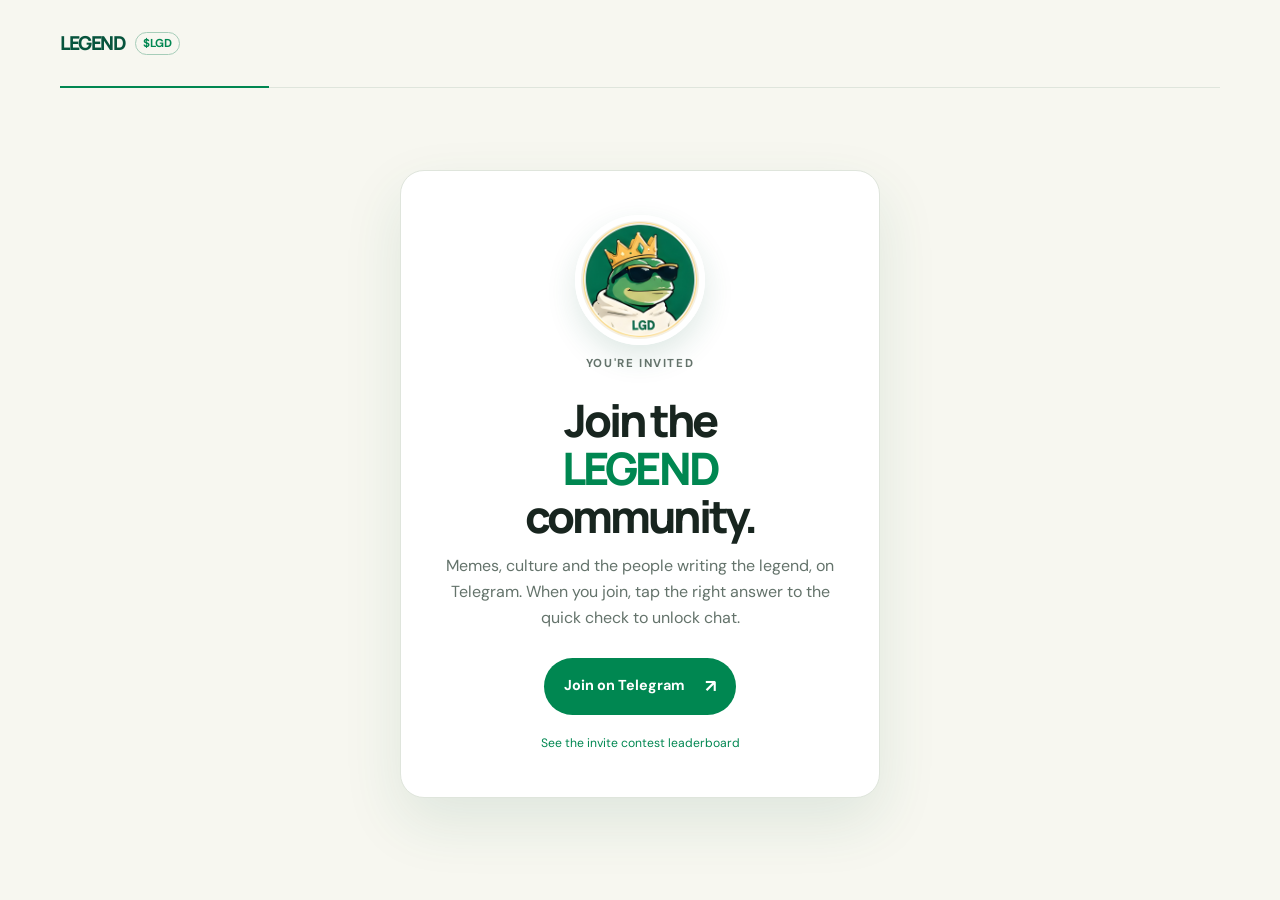
==== commit 0b9440b3: "HD memes and brand images - 20 memes upscaled 4x (Real-ESRGAN general model); grid uses light   thum" ====
--- a/ref.html
+++ b/ref.html
@@ -1,10 +1,10 @@
 <!doctype html>
-<html lang="en"><head><meta charset="utf-8"><meta name="viewport" content="width=device-width,initial-scale=1"><meta name="theme-color" content="#f7f7f0"><meta property="og:title" content="You're invited to LEGEND ($LGD)"><meta property="og:description" content="Join the LEGEND community on Telegram."><meta property="og:image" content="/assets/brand/legend-header-refined.jpg"><title>Join LEGEND ($LGD)</title><link rel="icon" href="/assets/brand/legend-pfp-refined.jpg"><link rel="stylesheet" href="/styles.css"><link rel="stylesheet" href="/contest.css"></head>
+<html lang="en"><head><meta charset="utf-8"><meta name="viewport" content="width=device-width,initial-scale=1"><meta name="theme-color" content="#f7f7f0"><meta property="og:title" content="You're invited to LEGEND ($LGD)"><meta property="og:description" content="Join the LEGEND community on Telegram."><meta property="og:image" content="/assets/brand/legend-og.jpg"><title>Join LEGEND ($LGD)</title><link rel="icon" href="/assets/brand/legend-pfp-hd.jpg"><link rel="stylesheet" href="/styles.css"><link rel="stylesheet" href="/contest.css"></head>
 <body>
 <header class="nav wrap"><a class="wordmark" href="/" aria-label="Legend home">LEGEND<span>$LGD</span></a></header>
 <main class="lgd-invite wrap">
   <div class="lgd-invite-card">
-    <img src="/assets/brand/legend-pfp-refined.jpg" alt="LEGEND crowned mascot">
+    <img src="/assets/brand/legend-pfp-hd.jpg" alt="LEGEND crowned mascot">
     <p class="eyebrow" id="lgd-inviter">YOU'RE INVITED</p>
     <h1>Join the<br><em>LEGEND</em> community.</h1>
     <p>Memes, culture and the people writing the legend, on Telegram. When you join, tap the right answer to the quick check to unlock chat.</p>
--- a/contest.css
+++ b/contest.css
@@ -251,6 +251,219 @@
 @media (max-width: 600px) {
   .lgd-me-stats {
     grid-template-columns: repeat(2, 1fr);
+  }
+}
+
+/* ---------- Holder rule ---------- */
+
+.lgd-hold {
+  margin-top: 14px;
+  padding: 12px 14px;
+  border: 1px solid var(--line);
+  border-radius: 14px;
+  background: #fff;
+  font-size: 0.82rem;
+}
+
+.lgd-hold p {
+  margin: 0 0 8px;
+  color: var(--muted);
+}
+
+.lgd-hold-status {
+  color: var(--ink) !important;
+  font-weight: 700;
+}
+
+.lgd-hold-status.lgd-ok {
+  color: var(--green) !important;
+}
+
+.lgd-hold .lgd-chip-btn {
+  display: inline-flex;
+  align-items: center;
+  padding: 8px 14px;
+  border: 1px solid #cbd7ce;
+  border-radius: 99px;
+  background: #fff;
+  color: var(--deep);
+  font: 700 0.78rem 'DM Sans', sans-serif;
+  cursor: pointer;
+}
+
+/* ---------- Timer and prizes ---------- */
+
+.lgd-contest [hidden] {
+  display: none !important;
+}
+
+.lgd-timer {
+  display: grid;
+  grid-template-columns: 1fr auto;
+  gap: 22px;
+  align-items: center;
+  margin-bottom: 16px;
+  padding: clamp(18px, 3vw, 26px);
+  border-radius: 20px;
+  background: var(--deep);
+  color: #fff;
+}
+
+.lgd-timer-label {
+  display: block;
+  margin-bottom: 10px;
+  color: #9bd7b7;
+  font-size: 0.68rem;
+  font-weight: 800;
+  letter-spacing: 0.14em;
+}
+
+.lgd-timer-clock {
+  display: flex;
+  gap: 10px;
+}
+
+.lgd-timer-clock > div {
+  min-width: 68px;
+  padding: 10px 8px;
+  border-radius: 14px;
+  background: #ffffff14;
+  text-align: center;
+}
+
+.lgd-timer-clock strong {
+  display: block;
+  font-family: Manrope, sans-serif;
+  font-size: clamp(1.6rem, 4vw, 2.3rem);
+  font-weight: 800;
+  line-height: 1.1;
+  font-variant-numeric: tabular-nums;
+}
+
+.lgd-timer-clock span {
+  color: #b9dccb;
+  font-size: 0.58rem;
+  font-weight: 800;
+  letter-spacing: 0.12em;
+}
+
+.lgd-timer-ended {
+  margin: 0;
+  font-family: Manrope, sans-serif;
+  font-size: clamp(1.2rem, 3vw, 1.6rem);
+  font-weight: 800;
+}
+
+.lgd-timer[data-phase="ended"] {
+  background: #3d4a43;
+}
+
+.lgd-timer-dates {
+  display: grid;
+  gap: 8px;
+  font-size: 0.8rem;
+}
+
+.lgd-timer-dates > div {
+  display: flex;
+  justify-content: space-between;
+  gap: 18px;
+}
+
+.lgd-timer-dates span {
+  color: #b9dccb;
+  font-size: 0.62rem;
+  font-weight: 800;
+  letter-spacing: 0.12em;
+}
+
+.lgd-prizes {
+  display: grid;
+  grid-template-columns: repeat(10, 1fr);
+  gap: 8px;
+  margin-bottom: 22px;
+}
+
+.lgd-prizes:empty {
+  display: none;
+}
+
+.lgd-prize-chip {
+  padding: 10px 6px;
+  border: 1px solid var(--line);
+  border-radius: 14px;
+  background: #fff;
+  text-align: center;
+}
+
+.lgd-prize-chip span {
+  display: block;
+  color: var(--muted);
+  font-size: 0.62rem;
+  font-weight: 800;
+  letter-spacing: 0.08em;
+  text-transform: uppercase;
+}
+
+.lgd-prize-chip strong {
+  font-family: Manrope, sans-serif;
+  font-size: 1.05rem;
+  color: var(--deep);
+}
+
+.lgd-prize-top {
+  border-color: var(--gold);
+  background: #fbf5e6;
+}
+
+.lgd-prize-cell {
+  color: var(--green);
+}
+
+.lgd-me-prize {
+  margin: 12px 0 0;
+  padding: 10px 12px;
+  border-radius: 12px;
+  background: #fbf5e6;
+  border: 1px solid var(--gold);
+  font-size: 0.84rem;
+  font-weight: 700;
+  color: var(--deep);
+}
+
+.lgd-phase-note {
+  margin: 0 0 14px;
+  padding: 10px 12px;
+  border-radius: 12px;
+  background: #f3f7f0;
+  font-size: 0.82rem;
+  color: var(--deep);
+}
+
+@media (max-width: 850px) {
+  .lgd-timer {
+    grid-template-columns: 1fr;
+  }
+
+  .lgd-prizes {
+    grid-template-columns: repeat(5, 1fr);
+  }
+}
+
+@media (max-width: 600px) {
+  .lgd-timer-clock > div {
+    flex: 1;
+    min-width: 0;
+  }
+
+  .lgd-board table {
+    font-size: 0.8rem;
+  }
+
+  .lgd-board th,
+  .lgd-board td {
+    padding-left: 4px;
+    padding-right: 4px;
   }
 }
 
